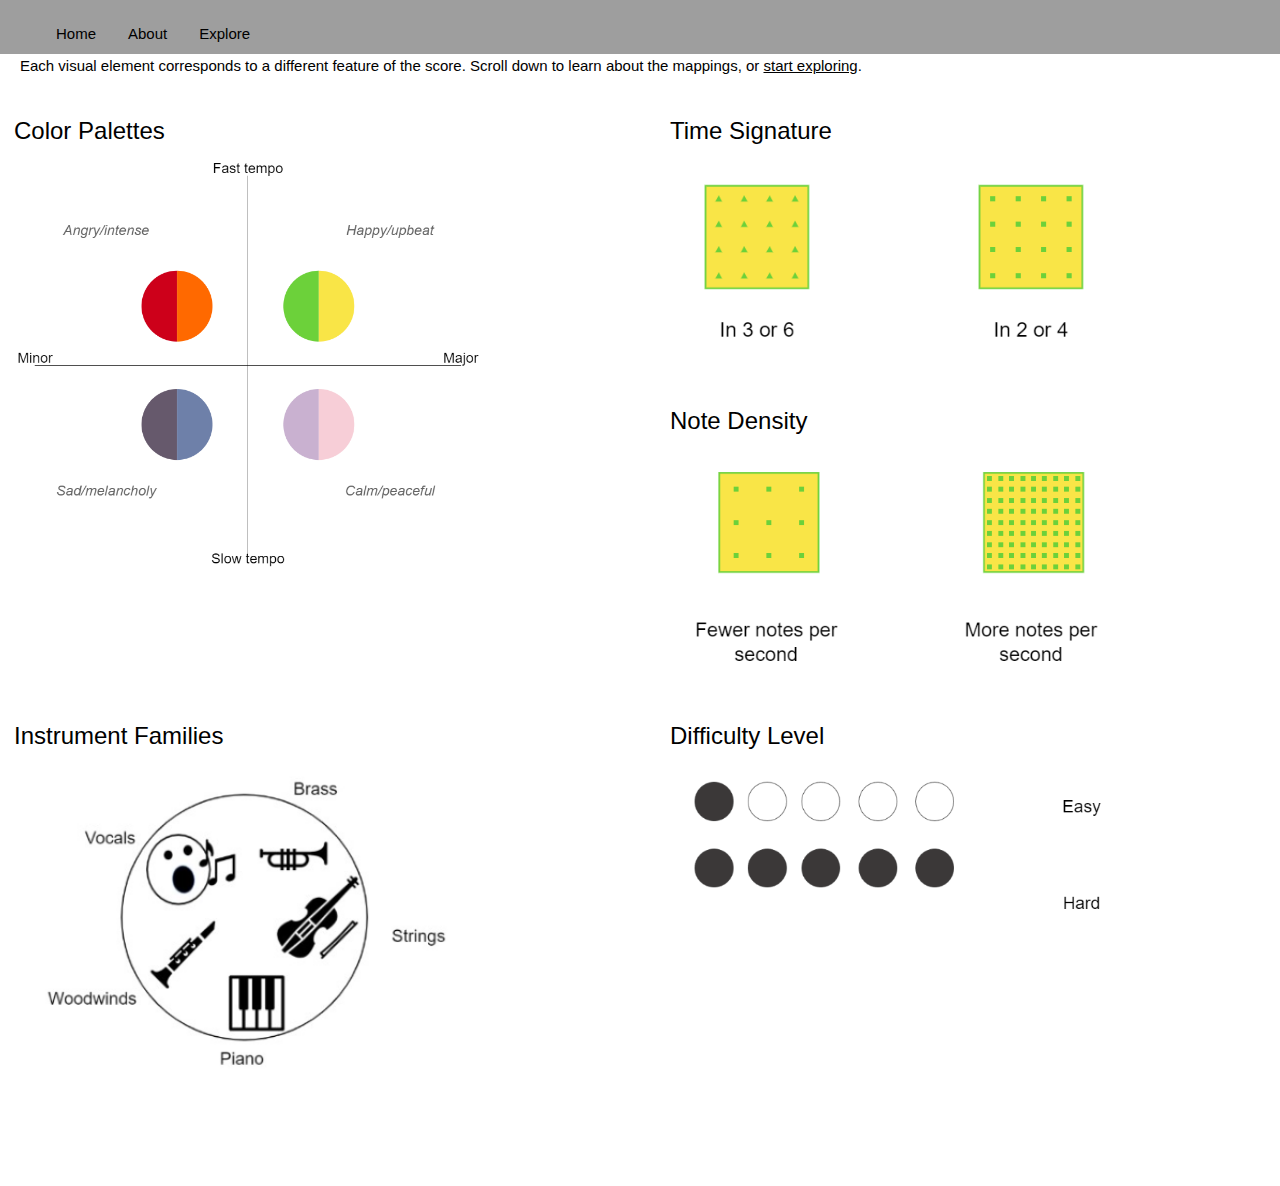
==== docs/about.html @ 068e9001 "separate pages, sort options" ====
<!DOCTYPE html>
<html lang="en"><head>
<link rel="stylesheet" type="text/css" href="style.css">
<meta charset="utf-8">
<link rel="stylesheet" href="https://www.w3schools.com/w3css/4/w3.css">
<head>
  <title>Score Visualizations</title>
</head>

<body>

    <navbar class="w3-top w3-bar w3-gray">
      <ul>
        <a href="/index.html" class="w3-bar-item w3-button">Home</a>
        <a href="/about.html" class="w3-bar-item w3-button">About</a>
        <a href="/explore.html" class="w3-bar-item w3-button">Explore</a>
      </ul>
    </navbar>

<p>  Each visual element corresponds to a different feature of the score. Scroll down to learn about the mappings, or
  <a href="/explore.html">start exploring</a>.
</p>
 <div class="row">
   <div class="column">
      <div class="content">
        <h3>Color Palettes</h3>
        <img src="images/about_color.png" style="width:80%">
      </div>
    </div>
    <div class="column">
      <div class="content">
        <h3> Time Signature </h3>
        <img src="images/about_timeSignature.png" style="width:80%">
      </div>
    </div>
    <div class="column">
      <div class="content">
        <h3> Note Density </h3>
        <img src="images/about_noteDensity.png"  style="width:80%">
      </div>
    </div>
    <div class="column">
      <div class="content">
        <h3> Instrument Families </h3>
        <img src="images/about_instruments.png"  style="width:80%">
      </div>
    </div>
    <div class="column">
      <div class="content">
        <h3> Difficulty Level </h3>
        <img src="images/about_difficulty.png"  style="width:80%">
      </div>
    </div>
 </div>

<div>
</body>
</html>
---- docs/style.css ----
* {
  box-sizing: border-box;
}

html, body {
  padding-top: 20px;
  padding-bottom: 20px;
  background-color: white;
}
.main {
  max-width: 1000px;
  margin: auto;
}

h1 {
    color: black;
    text-align:center;
    font-size: larger;
    padding-left:20px;
    padding-bottom:20px;
    padding-top:20px;
}
h2 {
  color:black;
  text-align: center;
  font-size: large;
  padding-left:20px;
  padding-bottom:20px;
}
h3{
  text-align: left;
  padding-left:20px;
}
p{
  padding-left:20px;
}

.row {
  margin: 8px -16px;
}

.center{
  display:block;
  margin-left: auto;
  margin-right:auto;
}

.column {
  float: left;
  width: 50%;
}

/* Clear floats after rows */
.row:after {
  content: "";
  display: table;
  clear: both;
}

/* Content */
.content {
  padding: 10px;
}

/* Responsive layout - makes a two column-layout instead of four columns */
@media screen and (max-width: 900px) {
  .column {
    width: 50%;
  }
}

/* Responsive layout - makes the two columns stack on top of each other instead of next to each other */
@media screen and (max-width: 600px) {
  .column {
    width: 100%;
  }
}
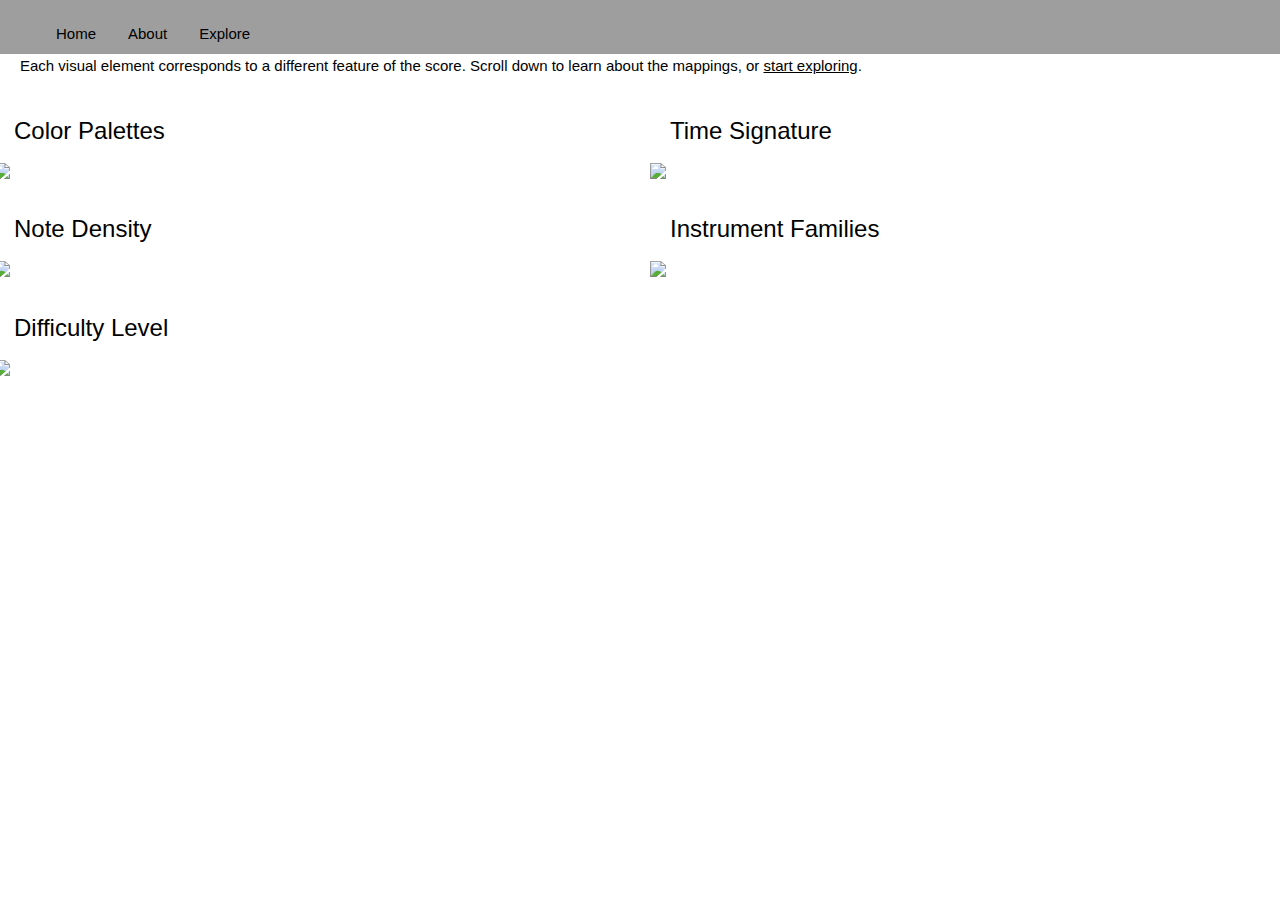
==== commit 9224a855: "update paths" ====
--- a/docs/about.html
+++ b/docs/about.html
@@ -11,9 +11,9 @@
 
     <navbar class="w3-top w3-bar w3-gray">
       <ul>
-        <a href="/index.html" class="w3-bar-item w3-button">Home</a>
-        <a href="/about.html" class="w3-bar-item w3-button">About</a>
-        <a href="/explore.html" class="w3-bar-item w3-button">Explore</a>
+        <a href="https://llight.github.io/classical-music-viz/index.html" class="w3-bar-item w3-button">Home</a>
+        <a href="https://llight.github.io/classical-music-viz/about.html" class="w3-bar-item w3-button">About</a>
+        <a href="https://llight.github.io/classical-music-viz/explore.html" class="w3-bar-item w3-button">Explore</a>
       </ul>
     </navbar>
 
@@ -24,31 +24,31 @@
    <div class="column">
       <div class="content">
         <h3>Color Palettes</h3>
-        <img src="images/about_color.png" style="width:80%">
+        <img src="https://llight.github.io/classical-music-viz/images/about_color.png" style="width:80%">
       </div>
     </div>
     <div class="column">
       <div class="content">
         <h3> Time Signature </h3>
-        <img src="images/about_timeSignature.png" style="width:80%">
+        <img src="https://llight.github.io/classical-music-viz/images/about_timeSignature.png" style="width:80%">
       </div>
     </div>
     <div class="column">
       <div class="content">
         <h3> Note Density </h3>
-        <img src="images/about_noteDensity.png"  style="width:80%">
+        <img src="https://llight.github.io/classical-music-viz/images/about_noteDensity.png"  style="width:80%">
       </div>
     </div>
     <div class="column">
       <div class="content">
         <h3> Instrument Families </h3>
-        <img src="images/about_instruments.png"  style="width:80%">
+        <img src="https://llight.github.io/classical-music-viz/images/about_instruments.png"  style="width:80%">
       </div>
     </div>
     <div class="column">
       <div class="content">
         <h3> Difficulty Level </h3>
-        <img src="images/about_difficulty.png"  style="width:80%">
+        <img src="https://llight.github.io/classical-music-viz/images/about_difficulty.png"  style="width:80%">
       </div>
     </div>
  </div>
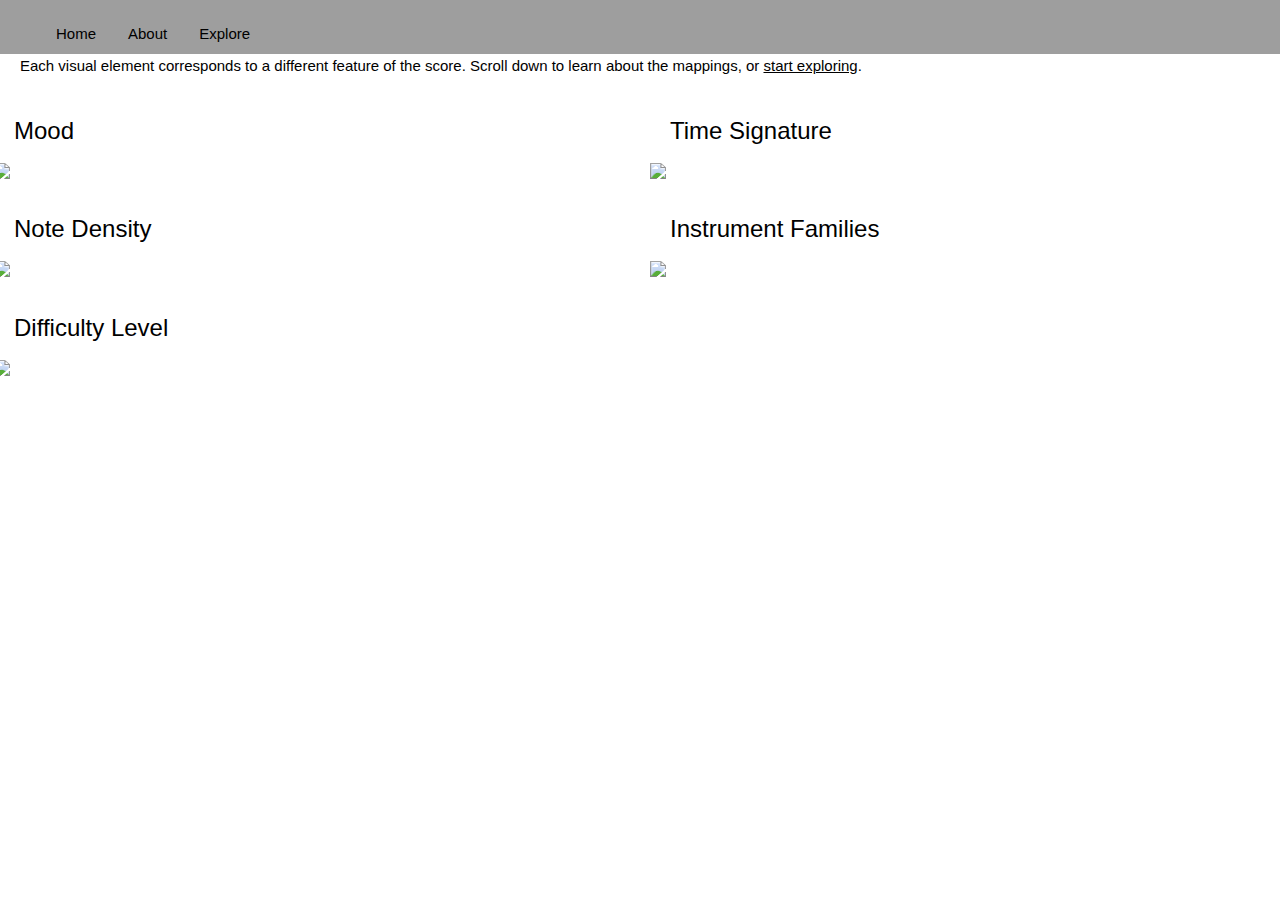
==== commit ef8c6d5f: "fix randomization issue" ====
--- a/docs/about.html
+++ b/docs/about.html
@@ -18,12 +18,12 @@
     </navbar>
 
 <p>  Each visual element corresponds to a different feature of the score. Scroll down to learn about the mappings, or
-  <a href="/explore.html">start exploring</a>.
+  <a href="https://llight.github.io/classical-music-viz/explore.html">start exploring</a>.
 </p>
  <div class="row">
    <div class="column">
       <div class="content">
-        <h3>Color Palettes</h3>
+        <h3>Mood</h3>
         <img src="https://llight.github.io/classical-music-viz/images/about_color.png" style="width:80%">
       </div>
     </div>
